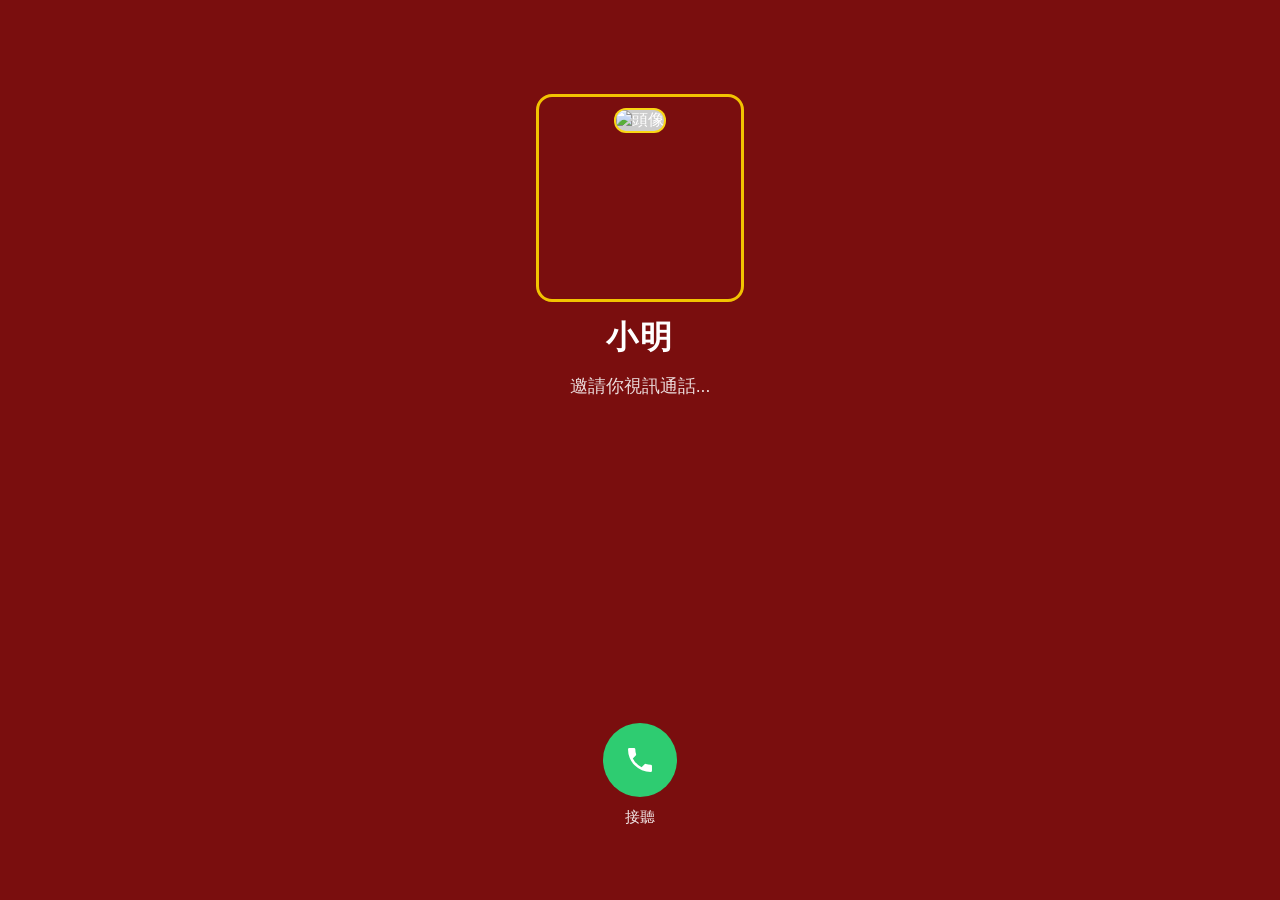
==== index.html @ 630e24ec "Rename index (4).html to index.html" ====
<!DOCTYPE html>
<html lang="zh-Hant">
<head>
<meta charset="UTF-8">
<meta name="viewport" content="width=device-width, initial-scale=1, viewport-fit=cover">
<title>視訊來電</title>
<link rel="stylesheet" href="style.css">
</head>
<body>

  <!-- 來電畫面 -->
  <section id="callingScreen" class="screen active">
    <div class="bg-layer" id="bgLayer"></div>

    <div class="avatar-wrap">
      <div class="avatar-ring"></div>
      <img id="avatarImg" class="avatar" src="" alt="頭像">
    </div>

    <h1 id="callerName" class="caller-name"></h1>
    <p id="callingText" class="calling-text"></p>

    <div class="answer-wrap">
      <button id="answerBtn" class="answer-btn" aria-label="接聽">
        <svg viewBox="0 0 24 24" class="phone-icon">
          <path d="M6.62 10.79a15.05 15.05 0 006.59 6.59l2.2-2.2a1 1 0 011.01-.24 11.36 11.36 0 003.56.57 1 1 0 011 1V20a1 1 0 01-1 1A17 17 0 013 4a1 1 0 011-1h3.49a1 1 0 011 1 11.36 11.36 0 00.57 3.56 1 1 0 01-.25 1.01l-2.2 2.22z"/>
        </svg>
      </button>
      <span class="answer-label">接聽</span>
    </div>
  </section>

  <!-- 視訊/影片畫面 -->
  <section id="videoScreen" class="screen">
    <video id="callVideo" playsinline></video>
  </section>

  <!-- 結尾畫面 -->
  <section id="endingScreen" class="screen">
    <div class="bg-layer" id="bgLayerEnd"></div>
    <p id="endingText" class="ending-text"></p>
    <button id="replayBtn" class="replay-btn">重新播放</button>
  </section>

  <audio id="ringtoneAudio" loop></audio>

  <script src="script.js"></script>
</body>
</html>
---- style.css ----
:root{
  --accent: #2ecc71;
  box-sizing: border-box;
}
*{ box-sizing: inherit; margin:0; padding:0; }

html, body{
  height:100%;
  background:#000;
  font-family: "PingFang TC","Microsoft JhengHei",sans-serif;
  overflow:hidden;
}

.screen{
  position:fixed;
  inset:0;
  display:none;
  flex-direction:column;
  align-items:center;
  color:#fff;
  text-align:center;
  padding-top: env(safe-area-inset-top, 0px);
  padding-bottom: env(safe-area-inset-bottom, 0px);
}
.screen.active{ display:flex; }

/* 背景圖層 */
.bg-layer{
  position:absolute;
  inset:0;
  background: #7a0e0e center/cover no-repeat;
  z-index:-1;
}

/* 頭像 */
.avatar-wrap{
  position:relative;
  margin-top: 12vh;
  width:180px;
  height:180px;
}
.avatar-ring{
  position:absolute;
  inset:-14px;
  border-radius:16px;
  border:3px solid rgba(255,215,0,.9);
  box-shadow:0 0 0 0 rgba(255,215,0,.6);
  animation: pulseGlow 1.8s ease-out infinite;
}
@keyframes pulseGlow{
  0%   { box-shadow:0 0 0 0 rgba(255,215,0,.55); }
  70%  { box-shadow:0 0 0 22px rgba(255,215,0,0); }
  100% { box-shadow:0 0 0 0 rgba(255,215,0,0); }
}
.avatar{
  width:100%;
  height:100%;
  object-fit:cover;
  border-radius:12px;
  border:2px solid rgba(255,215,0,.9);
  background:#ccc;
}

.caller-name{
  margin-top:28px;
  font-size:2rem;
  font-weight:600;
  letter-spacing:.05em;
}
.calling-text{
  margin-top:14px;
  font-size:1.1rem;
  opacity:.85;
}

/* 接聽按鈕 */
.answer-wrap{
  position:absolute;
  bottom: calc(8vh + env(safe-area-inset-bottom, 0px));
  display:flex;
  flex-direction:column;
  align-items:center;
  gap:10px;
}
.answer-btn{
  width:74px;
  height:74px;
  border-radius:50%;
  border:none;
  background:var(--accent);
  display:flex;
  align-items:center;
  justify-content:center;
  cursor:pointer;
  box-shadow:0 0 0 0 rgba(46,204,113,.6);
  animation: ripple 1.6s ease-out infinite;
}
@keyframes ripple{
  0%   { box-shadow:0 0 0 0 rgba(46,204,113,.55); }
  70%  { box-shadow:0 0 0 26px rgba(46,204,113,0); }
  100% { box-shadow:0 0 0 0 rgba(46,204,113,0); }
}
.phone-icon{
  width:32px;
  height:32px;
  fill:#fff;
}
.answer-label{
  font-size:.95rem;
  opacity:.9;
}

/* 影片畫面 */
#videoScreen{
  background:#000;
  justify-content:center;
}
#callVideo{
  width:100%;
  height:100%;
  object-fit:contain;
  background:#000;
}

/* 結尾畫面 */
.ending-text{
  margin-top:40vh;
  font-size:1.4rem;
  font-weight:600;
  padding:0 24px;
}
.replay-btn{
  margin-top:28px;
  padding:10px 24px;
  border-radius:999px;
  border:1px solid rgba(255,255,255,.6);
  background:transparent;
  color:#fff;
  font-size:1rem;
  cursor:pointer;
}
.replay-btn:active{ opacity:.7; }
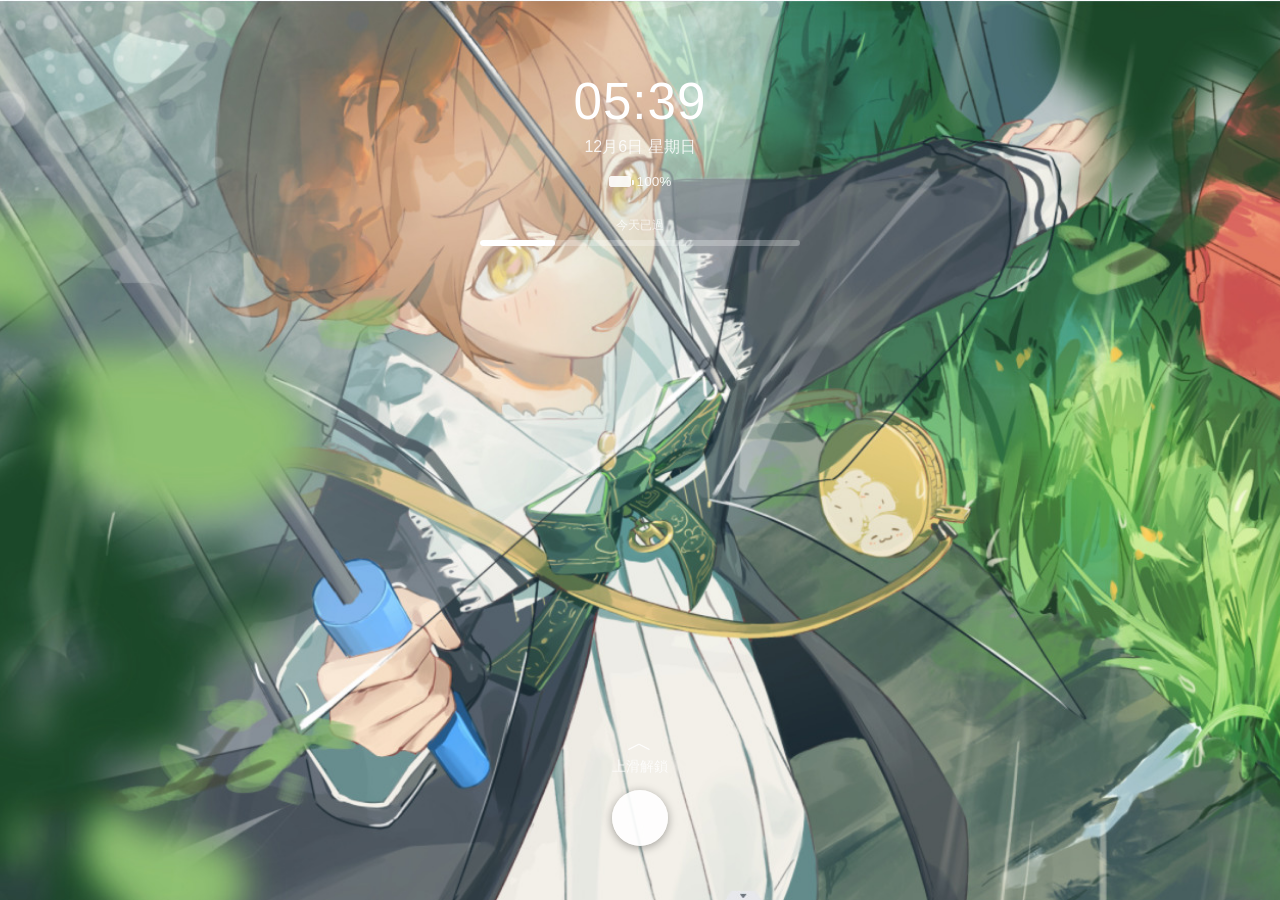
==== commit dcfc84a7: "Add files via upload" ====
--- a/index.html
+++ b/index.html
@@ -8,8 +8,40 @@
 </head>
 <body>
 
-  <!-- 來電畫面 -->
-  <section id="callingScreen" class="screen active">
+  <!-- 鎖屏畫面 -->
+  <section id="lockScreen" class="screen active">
+    <div class="bg-layer" id="bgLockLayer"></div>
+
+    <div class="lock-status">
+      <div class="lock-time" id="lockTime">00:00</div>
+      <div class="lock-date" id="lockDate">1月1日 星期一</div>
+    </div>
+
+    <div class="lock-battery">
+      <span class="battery-icon">
+        <span class="battery-fill" id="batteryFill"></span>
+      </span>
+      <span id="batteryPercent">99%</span>
+    </div>
+
+    <div class="day-progress-wrap">
+      <div class="day-progress-label">今天已過</div>
+      <div class="day-progress-track">
+        <div class="day-progress-fill" id="dayProgressFill"></div>
+      </div>
+    </div>
+
+    <div class="swipe-wrap">
+      <div class="swipe-hint">
+        <span class="chevron">︿</span>
+        <span class="swipe-text">上滑解鎖</span>
+      </div>
+      <div class="swipe-handle" id="swipeHandle" aria-label="上滑解鎖"></div>
+    </div>
+  </section>
+
+  <!-- 來電(響鈴)畫面 -->
+  <section id="callingScreen" class="screen">
     <div class="bg-layer" id="bgLayer"></div>
 
     <div class="avatar-wrap">
@@ -20,14 +52,107 @@
     <h1 id="callerName" class="caller-name"></h1>
     <p id="callingText" class="calling-text"></p>
 
-    <div class="answer-wrap">
-      <button id="answerBtn" class="answer-btn" aria-label="接聽">
-        <svg viewBox="0 0 24 24" class="phone-icon">
-          <path d="M6.62 10.79a15.05 15.05 0 006.59 6.59l2.2-2.2a1 1 0 011.01-.24 11.36 11.36 0 003.56.57 1 1 0 011 1V20a1 1 0 01-1 1A17 17 0 013 4a1 1 0 011-1h3.49a1 1 0 011 1 11.36 11.36 0 00.57 3.56 1 1 0 01-.25 1.01l-2.2 2.22z"/>
-        </svg>
-      </button>
-      <span class="answer-label">接聽</span>
+    <div class="answer-row">
+      <div class="answer-item">
+        <div class="answer-btn-box">
+          <svg class="ripple-svg" viewBox="0 0 100 100" preserveAspectRatio="xMidYMid meet">
+            <circle cx="50%" cy="50%" r="49%" stroke-width="1" stroke="#2ecc71" fill="none" fill-opacity="0">
+              <animate attributeName="r" begin="0s" from="30%" to="49%" dur="1s" repeatCount="indefinite"></animate>
+              <animate attributeName="opacity" begin="0s" from="1" to="0" dur="1s" repeatCount="indefinite"></animate>
+            </circle>
+            <circle cx="50%" cy="50%" r="43%" stroke-width="1" stroke="#2ecc71" fill="none" fill-opacity="0">
+              <animate attributeName="r" begin="0.3s" from="30%" to="49%" dur="1s" repeatCount="indefinite"></animate>
+              <animate attributeName="opacity" begin="0.3s" from="1" to="0" dur="1s" repeatCount="indefinite"></animate>
+            </circle>
+            <circle cx="50%" cy="50%" r="38%" stroke-width="1" stroke="#2ecc71" fill="none" fill-opacity="0">
+              <animate attributeName="r" begin="0.6s" from="30%" to="49%" dur="1s" repeatCount="indefinite"></animate>
+              <animate attributeName="opacity" begin="0.6s" from="1" to="0" dur="1s" repeatCount="indefinite"></animate>
+            </circle>
+          </svg>
+          <button id="answerPhoneBtn" class="answer-btn phone-answer" aria-label="接聽電話">
+            <svg viewBox="0 0 24 24" class="phone-icon">
+              <path d="M6.62 10.79a15.05 15.05 0 006.59 6.59l2.2-2.2a1 1 0 011.01-.24 11.36 11.36 0 003.56.57 1 1 0 011 1V20a1 1 0 01-1 1A17 17 0 013 4a1 1 0 011-1h3.49a1 1 0 011 1 11.36 11.36 0 00.57 3.56 1 1 0 01-.25 1.01l-2.2 2.22z"/>
+            </svg>
+          </button>
+        </div>
+        <span class="answer-label">電話</span>
+      </div>
+
+      <div class="answer-item">
+        <div class="answer-btn-box">
+          <svg class="ripple-svg" viewBox="0 0 100 100" preserveAspectRatio="xMidYMid meet">
+            <circle cx="50%" cy="50%" r="49%" stroke-width="1" stroke="#3ba7e0" fill="none" fill-opacity="0">
+              <animate attributeName="r" begin="0s" from="30%" to="49%" dur="1s" repeatCount="indefinite"></animate>
+              <animate attributeName="opacity" begin="0s" from="1" to="0" dur="1s" repeatCount="indefinite"></animate>
+            </circle>
+            <circle cx="50%" cy="50%" r="43%" stroke-width="1" stroke="#3ba7e0" fill="none" fill-opacity="0">
+              <animate attributeName="r" begin="0.3s" from="30%" to="49%" dur="1s" repeatCount="indefinite"></animate>
+              <animate attributeName="opacity" begin="0.3s" from="1" to="0" dur="1s" repeatCount="indefinite"></animate>
+            </circle>
+            <circle cx="50%" cy="50%" r="38%" stroke-width="1" stroke="#3ba7e0" fill="none" fill-opacity="0">
+              <animate attributeName="r" begin="0.6s" from="30%" to="49%" dur="1s" repeatCount="indefinite"></animate>
+              <animate attributeName="opacity" begin="0.6s" from="1" to="0" dur="1s" repeatCount="indefinite"></animate>
+            </circle>
+          </svg>
+          <button id="answerVideoBtn" class="answer-btn video-answer" aria-label="接聽視訊">
+            <svg viewBox="0 0 24 24" class="phone-icon">
+              <path d="M17 10.5V7a1 1 0 00-1-1H4a1 1 0 00-1 1v10a1 1 0 001 1h12a1 1 0 001-1v-3.5l4 4v-11l-4 4z"/>
+            </svg>
+          </button>
+        </div>
+        <span class="answer-label">視訊</span>
+      </div>
     </div>
+  </section>
+
+  <!-- 電話通話畫面 -->
+  <section id="phoneCallScreen" class="screen">
+    <div class="bg-layer" id="bgPhoneLayer"></div>
+
+    <div class="call-topbar">
+      <span id="callClock">00:00</span>
+    </div>
+
+    <div class="call-avatar-wrap">
+      <img id="phoneAvatarImg" class="call-avatar" src="" alt="頭像">
+    </div>
+
+    <h2 id="phoneCallerName" class="call-name"></h2>
+    <p id="phoneCallerNumber" class="call-number"></p>
+    <p class="call-duration" id="callDuration">00:00</p>
+
+    <div class="call-grid">
+      <div class="call-grid-item">
+        <div class="call-icon-circle"><span class="icon-contact"></span></div>
+        <span>通訊錄</span>
+      </div>
+      <div class="call-grid-item toggleable" id="muteToggle">
+        <div class="call-icon-circle"><span class="icon-mute"></span></div>
+        <span>靜音</span>
+      </div>
+      <div class="call-grid-item">
+        <div class="call-icon-circle"><span class="icon-note"></span></div>
+        <span>筆記</span>
+      </div>
+      <div class="call-grid-item toggleable" id="speakerToggle">
+        <div class="call-icon-circle"><span class="icon-speaker"></span></div>
+        <span>擴音</span>
+      </div>
+      <div class="call-grid-item toggleable" id="holdToggle">
+        <div class="call-icon-circle"><span class="icon-hold"></span></div>
+        <span>暫停通話</span>
+      </div>
+      <div class="call-grid-item">
+        <div class="call-icon-circle"><span class="icon-add"></span></div>
+        <span>新增通話</span>
+      </div>
+    </div>
+
+    <button id="hangupBtn" class="hangup-btn" aria-label="掛斷">
+      <svg viewBox="0 0 24 24" class="phone-icon hangup-icon">
+        <path d="M12 9c-1.6 0-3.15.25-4.6.72v3.1c0 .39-.23.74-.56.9-.98.49-1.87 1.12-2.66 1.85a.99.99 0 01-1.41-.02l-2.34-2.34a1 1 0 01.02-1.44C3.53 8.79 7.55 7 12 7s8.47 1.79 11.55 4.77c.4.38.42 1.02.02 1.44l-2.34 2.34a.99.99 0 01-1.41.02c-.79-.73-1.68-1.36-2.66-1.85a.99.99 0 01-.56-.9v-3.1A16.4 16.4 0 0012 9z" transform="rotate(135 12 12)"/>
+      </svg>
+    </button>
   </section>
 
   <!-- 視訊/影片畫面 -->
@@ -43,6 +168,7 @@
   </section>
 
   <audio id="ringtoneAudio" loop></audio>
+  <audio id="callAudio"></audio>
 
   <script src="script.js"></script>
 </body>
--- a/style.css
+++ b/style.css
@@ -1,14 +1,17 @@
 :root{
   --accent: #2ecc71;
+  --accent-video: #3ba7e0;
   box-sizing: border-box;
 }
-*{ box-sizing: inherit; margin:0; padding:0; }
+*{ margin:0; padding:0; box-sizing: inherit; }
 
 html, body{
   height:100%;
   background:#000;
   font-family: "PingFang TC","Microsoft JhengHei",sans-serif;
   overflow:hidden;
+  -webkit-user-select:none;
+  user-select:none;
 }
 
 .screen{
@@ -24,18 +27,145 @@
 }
 .screen.active{ display:flex; }
 
-/* 背景圖層 */
 .bg-layer{
   position:absolute;
   inset:0;
-  background: #7a0e0e center/cover no-repeat;
+  background:#7a0e0e center/cover no-repeat;
   z-index:-1;
 }
 
-/* 頭像 */
+/* ===================== 鎖屏畫面 ===================== */
+#lockScreen{
+  justify-content:flex-start;
+  touch-action:none;
+}
+.lock-status{
+  margin-top: calc(8vh + env(safe-area-inset-top,0px));
+}
+.lock-time{
+  font-size:3.2rem;
+  font-weight:300;
+  letter-spacing:.02em;
+}
+.lock-date{
+  margin-top:6px;
+  font-size:1rem;
+  opacity:.85;
+}
+.lock-battery{
+  margin-top:16px;
+  display:flex;
+  align-items:center;
+  gap:6px;
+  font-size:.85rem;
+  opacity:.9;
+}
+.battery-icon{
+  position:relative;
+  width:22px;
+  height:11px;
+  border:1.5px solid #fff;
+  border-radius:2px;
+  display:inline-block;
+}
+.battery-icon::after{
+  content:"";
+  position:absolute;
+  right:-4px;
+  top:3px;
+  width:2px;
+  height:5px;
+  background:#fff;
+  border-radius:0 1px 1px 0;
+}
+.battery-fill{
+  display:block;
+  height:100%;
+  width:99%;
+  background:#fff;
+}
+
+.day-progress-wrap{
+  margin-top:28px;
+  width:70%;
+  max-width:320px;
+}
+.day-progress-label{
+  font-size:.75rem;
+  opacity:.75;
+  margin-bottom:6px;
+}
+.day-progress-track{
+  width:100%;
+  height:6px;
+  border-radius:999px;
+  background:rgba(255,255,255,.25);
+  overflow:hidden;
+}
+.day-progress-fill{
+  height:100%;
+  width:0%;
+  background:#fff;
+  border-radius:999px;
+  transition:width 1s linear;
+}
+
+/* 上滑解鎖區 */
+.swipe-wrap{
+  position:absolute;
+  bottom:0;
+  left:0;
+  right:0;
+  display:flex;
+  flex-direction:column;
+  align-items:center;
+  padding-bottom: calc(6vh + env(safe-area-inset-bottom,0px));
+}
+.swipe-hint{
+  display:flex;
+  flex-direction:column;
+  align-items:center;
+  margin-bottom:14px;
+  animation: hintFloat 1.6s ease-in-out infinite;
+}
+.chevron{
+  font-size:1.6rem;
+  line-height:1;
+  opacity:.9;
+}
+.swipe-text{
+  font-size:.85rem;
+  opacity:.8;
+  margin-top:2px;
+}
+@keyframes hintFloat{
+  0%,100%{ transform:translateY(0); opacity:.55; }
+  50%{ transform:translateY(-8px); opacity:1; }
+}
+.swipe-handle{
+  width:56px;
+  height:56px;
+  border-radius:50%;
+  background:rgba(255,255,255,.9);
+  box-shadow:0 2px 10px rgba(0,0,0,.35);
+}
+
+/* 解鎖成功後,整個鎖屏往上滑出的動畫 */
+#lockScreen.unlocking{
+  transition: transform .38s cubic-bezier(.2,.8,.3,1);
+}
+#lockScreen.slide-up{
+  transform: translateY(-100%);
+}
+/* 未達門檻回彈 */
+#lockScreen.spring-back{
+  transition: transform .28s ease-out;
+}
+
+/* ===================== 響鈴畫面 ===================== */
 .avatar-wrap{
   position:relative;
-  margin-top: 12vh;
+  margin-top: 10vh;
   width:180px;
   height:180px;
 }
@@ -62,67 +192,171 @@
 }
 
 .caller-name{
-  margin-top:28px;
+  margin-top:24px;
   font-size:2rem;
   font-weight:600;
   letter-spacing:.05em;
 }
 .calling-text{
-  margin-top:14px;
+  margin-top:12px;
   font-size:1.1rem;
   opacity:.85;
 }
 
-/* 接聽按鈕 */
-.answer-wrap{
-  position:absolute;
-  bottom: calc(8vh + env(safe-area-inset-bottom, 0px));
+.answer-row{
+  position:absolute;
+  bottom: calc(8vh + env(safe-area-inset-bottom,0px));
+  display:flex;
+  gap:54px;
+}
+.answer-item{
   display:flex;
   flex-direction:column;
   align-items:center;
   gap:10px;
 }
+.answer-btn-box{
+  position:relative;
+  width:70px;
+  height:70px;
+  display:flex;
+  align-items:center;
+  justify-content:center;
+}
+.ripple-svg{
+  position:absolute;
+  width:160px;
+  height:160px;
+  pointer-events:none;
+}
 .answer-btn{
-  width:74px;
-  height:74px;
+  position:relative;
+  z-index:1;
+  width:70px;
+  height:70px;
   border-radius:50%;
   border:none;
-  background:var(--accent);
   display:flex;
   align-items:center;
   justify-content:center;
   cursor:pointer;
-  box-shadow:0 0 0 0 rgba(46,204,113,.6);
-  animation: ripple 1.6s ease-out infinite;
-}
-@keyframes ripple{
-  0%   { box-shadow:0 0 0 0 rgba(46,204,113,.55); }
-  70%  { box-shadow:0 0 0 26px rgba(46,204,113,0); }
-  100% { box-shadow:0 0 0 0 rgba(46,204,113,0); }
-}
-.phone-icon{
-  width:32px;
-  height:32px;
-  fill:#fff;
-}
-.answer-label{
+}
+.phone-answer{ background:var(--accent); }
+.video-answer{ background:var(--accent-video); }
+.phone-icon{ width:30px; height:30px; fill:#fff; }
+.answer-label{ font-size:.9rem; opacity:.9; }
+
+/* ===================== 電話通話畫面 ===================== */
+#phoneCallScreen{
+  justify-content:flex-start;
+}
+.call-topbar{
+  margin-top: calc(3vh + env(safe-area-inset-top,0px));
   font-size:.95rem;
   opacity:.9;
 }
-
-/* 影片畫面 */
-#videoScreen{
-  background:#000;
+.call-avatar-wrap{
+  margin-top:8vh;
+  width:120px;
+  height:120px;
+  border-radius:50%;
+  overflow:hidden;
+  border:2px solid rgba(255,255,255,.5);
+}
+.call-avatar{
+  width:100%;
+  height:100%;
+  object-fit:cover;
+  background:#333;
+}
+.call-name{
+  margin-top:18px;
+  font-size:1.5rem;
+  font-weight:600;
+}
+.call-number{
+  margin-top:6px;
+  font-size:.95rem;
+  opacity:.75;
+  letter-spacing:.03em;
+}
+.call-duration{
+  margin-top:10px;
+  font-size:1rem;
+  opacity:.85;
+  font-variant-numeric: tabular-nums;
+}
+
+.call-grid{
+  margin-top:6vh;
+  display:grid;
+  grid-template-columns: repeat(3, 1fr);
+  gap: 26px 34px;
+  padding: 0 12%;
+}
+.call-grid-item{
+  display:flex;
+  flex-direction:column;
+  align-items:center;
+  gap:8px;
+  font-size:.8rem;
+  opacity:.9;
+  cursor:pointer;
+}
+.call-icon-circle{
+  width:56px;
+  height:56px;
+  border-radius:50%;
+  background:rgba(255,255,255,.12);
+  display:flex;
+  align-items:center;
   justify-content:center;
 }
-#callVideo{
-  width:100%;
-  height:100%;
-  object-fit:contain;
-  background:#000;
-}
-
-/* 結尾畫面 */
+.call-grid-item.active .call-icon-circle{
+  background:#fff;
+}
+.call-grid-item.active .call-icon-circle span{
+  filter: invert(1);
+}
+.icon-contact, .icon-mute, .icon-note, .icon-speaker, .icon-hold, .icon-add{
+  width:22px;
+  height:22px;
+  display:inline-block;
+  background:#fff;
+  -webkit-mask-size:contain;
+  mask-size:contain;
+  -webkit-mask-repeat:no-repeat;
+  mask-repeat:no-repeat;
+  -webkit-mask-position:center;
+  mask-position:center;
+}
+.icon-contact{ -webkit-mask-image:url('data:image/svg+xml;utf8,<svg xmlns="http://www.w3.org/2000/svg" viewBox="0 0 24 24"><path d="M12 12a5 5 0 100-10 5 5 0 000 10zm0 2c-4.4 0-8 2.2-8 5v2h16v-2c0-2.8-3.6-5-8-5z"/></svg>'); mask-image:url('data:image/svg+xml;utf8,<svg xmlns="http://www.w3.org/2000/svg" viewBox="0 0 24 24"><path d="M12 12a5 5 0 100-10 5 5 0 000 10zm0 2c-4.4 0-8 2.2-8 5v2h16v-2c0-2.8-3.6-5-8-5z"/></svg>'); }
+.icon-mute{ -webkit-mask-image:url('data:image/svg+xml;utf8,<svg xmlns="http://www.w3.org/2000/svg" viewBox="0 0 24 24"><path d="M12 14a3 3 0 003-3V5a3 3 0 00-6 0v6a3 3 0 003 3zm5-3a5 5 0 01-10 0H5a7 7 0 006 6.92V21h2v-3.08A7 7 0 0019 11h-2z"/></svg>'); mask-image:url('data:image/svg+xml;utf8,<svg xmlns="http://www.w3.org/2000/svg" viewBox="0 0 24 24"><path d="M12 14a3 3 0 003-3V5a3 3 0 00-6 0v6a3 3 0 003 3zm5-3a5 5 0 01-10 0H5a7 7 0 006 6.92V21h2v-3.08A7 7 0 0019 11h-2z"/></svg>'); }
+.icon-note{ -webkit-mask-image:url('data:image/svg+xml;utf8,<svg xmlns="http://www.w3.org/2000/svg" viewBox="0 0 24 24"><path d="M5 3h14v18l-7-4-7 4V3z"/></svg>'); mask-image:url('data:image/svg+xml;utf8,<svg xmlns="http://www.w3.org/2000/svg" viewBox="0 0 24 24"><path d="M5 3h14v18l-7-4-7 4V3z"/></svg>'); }
+.icon-speaker{ -webkit-mask-image:url('data:image/svg+xml;utf8,<svg xmlns="http://www.w3.org/2000/svg" viewBox="0 0 24 24"><path d="M3 9v6h4l5 5V4L7 9H3zm13.5 3a4.5 4.5 0 00-2.5-4.03v8.06A4.5 4.5 0 0016.5 12z"/></svg>'); mask-image:url('data:image/svg+xml;utf8,<svg xmlns="http://www.w3.org/2000/svg" viewBox="0 0 24 24"><path d="M3 9v6h4l5 5V4L7 9H3zm13.5 3a4.5 4.5 0 00-2.5-4.03v8.06A4.5 4.5 0 0016.5 12z"/></svg>'); }
+.icon-hold{ -webkit-mask-image:url('data:image/svg+xml;utf8,<svg xmlns="http://www.w3.org/2000/svg" viewBox="0 0 24 24"><path d="M8 5h3v14H8zM13 5h3v14h-3z"/></svg>'); mask-image:url('data:image/svg+xml;utf8,<svg xmlns="http://www.w3.org/2000/svg" viewBox="0 0 24 24"><path d="M8 5h3v14H8zM13 5h3v14h-3z"/></svg>'); }
+.icon-add{ -webkit-mask-image:url('data:image/svg+xml;utf8,<svg xmlns="http://www.w3.org/2000/svg" viewBox="0 0 24 24"><path d="M12 5v14M5 12h14"/></svg>'); mask-image:url('data:image/svg+xml;utf8,<svg xmlns="http://www.w3.org/2000/svg" viewBox="0 0 24 24"><path d="M12 5v14M5 12h14"/></svg>'); }
+
+.hangup-btn{
+  position:absolute;
+  bottom: calc(7vh + env(safe-area-inset-bottom,0px));
+  width:70px;
+  height:70px;
+  border-radius:50%;
+  border:none;
+  background:#e74c3c;
+  display:flex;
+  align-items:center;
+  justify-content:center;
+  cursor:pointer;
+}
+.hangup-icon{ width:30px; height:30px; fill:#fff; }
+
+/* ===================== 影片畫面 ===================== */
+#videoScreen{ background:#000; justify-content:center; }
+#callVideo{ width:100%; height:100%; object-fit:contain; background:#000; }
+
+/* ===================== 結尾畫面 ===================== */
 .ending-text{
   margin-top:40vh;
   font-size:1.4rem;
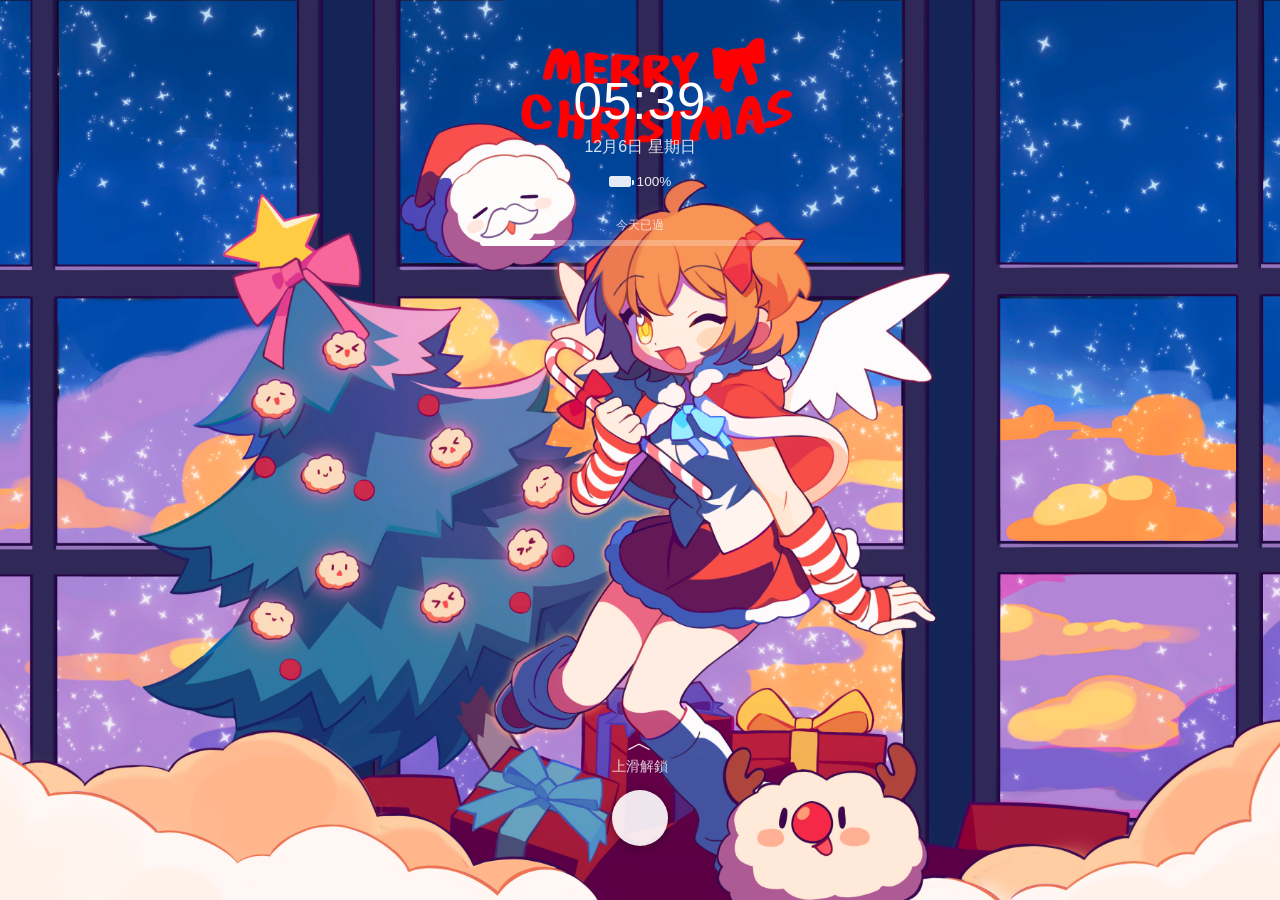
==== commit 8263cf00: "Add files via upload" ====
--- a/index.html
+++ b/index.html
@@ -158,6 +158,11 @@
   <!-- 視訊/影片畫面 -->
   <section id="videoScreen" class="screen">
     <video id="callVideo" playsinline></video>
+    <button id="videoHangupBtn" class="hangup-btn" aria-label="掛斷">
+      <svg viewBox="0 0 24 24" class="phone-icon hangup-icon">
+        <path d="M12 9c-1.6 0-3.15.25-4.6.72v3.1c0 .39-.23.74-.56.9-.98.49-1.87 1.12-2.66 1.85a.99.99 0 01-1.41-.02l-2.34-2.34a1 1 0 01.02-1.44C3.53 8.79 7.55 7 12 7s8.47 1.79 11.55 4.77c.4.38.42 1.02.02 1.44l-2.34 2.34a.99.99 0 01-1.41.02c-.79-.73-1.68-1.36-2.66-1.85a.99.99 0 01-.56-.9v-3.1A16.4 16.4 0 0012 9z" transform="rotate(135 12 12)"/>
+      </svg>
+    </button>
   </section>
 
   <!-- 結尾畫面 -->
--- a/style.css
+++ b/style.css
@@ -24,13 +24,16 @@
   text-align:center;
   padding-top: env(safe-area-inset-top, 0px);
   padding-bottom: env(safe-area-inset-bottom, 0px);
+  z-index:1;
 }
 .screen.active{ display:flex; }
 
+
+
 .bg-layer{
   position:absolute;
   inset:0;
-  background:#7a0e0e center/cover no-repeat;
+  background:#4a4a4a center/cover no-repeat; /* 沒設定圖片時的預設灰底 */
   z-index:-1;
 }
 
@@ -38,6 +41,11 @@
 #lockScreen{
   justify-content:flex-start;
   touch-action:none;
+  z-index:10; /* 永遠蓋在其他畫面上面 */
+}
+/* 拖曳放開後(解鎖成功 or 回彈)才套用過渡動畫;拖曳中不套用,才能 1:1 跟著手指走 */
+#lockScreen.animating{
+  transition: opacity .3s ease, transform .3s ease;
 }
 .lock-status{
   margin-top: calc(8vh + env(safe-area-inset-top,0px));
@@ -149,17 +157,14 @@
   background:rgba(255,255,255,.9);
   box-shadow:0 2px 10px rgba(0,0,0,.35);
 }
-
-/* 解鎖成功後,整個鎖屏往上滑出的動畫 */
-#lockScreen.unlocking{
-  transition: transform .38s cubic-bezier(.2,.8,.3,1);
-}
-#lockScreen.slide-up{
-  transform: translateY(-100%);
-}
-/* 未達門檻回彈 */
-#lockScreen.spring-back{
-  transition: transform .28s ease-out;
+/* 只有放開手回彈/確認解鎖時才有過渡動畫,拖曳中不加,避免手感延遲 */
+.swipe-handle.snap{
+  transition: transform .3s ease;
+}
+
+/* 響鈴畫面在解鎖過程中淡入淡出用 */
+#callingScreen.crossfading{
+  transition: opacity .3s ease;
 }
 
 /* ===================== 響鈴畫面 ===================== */
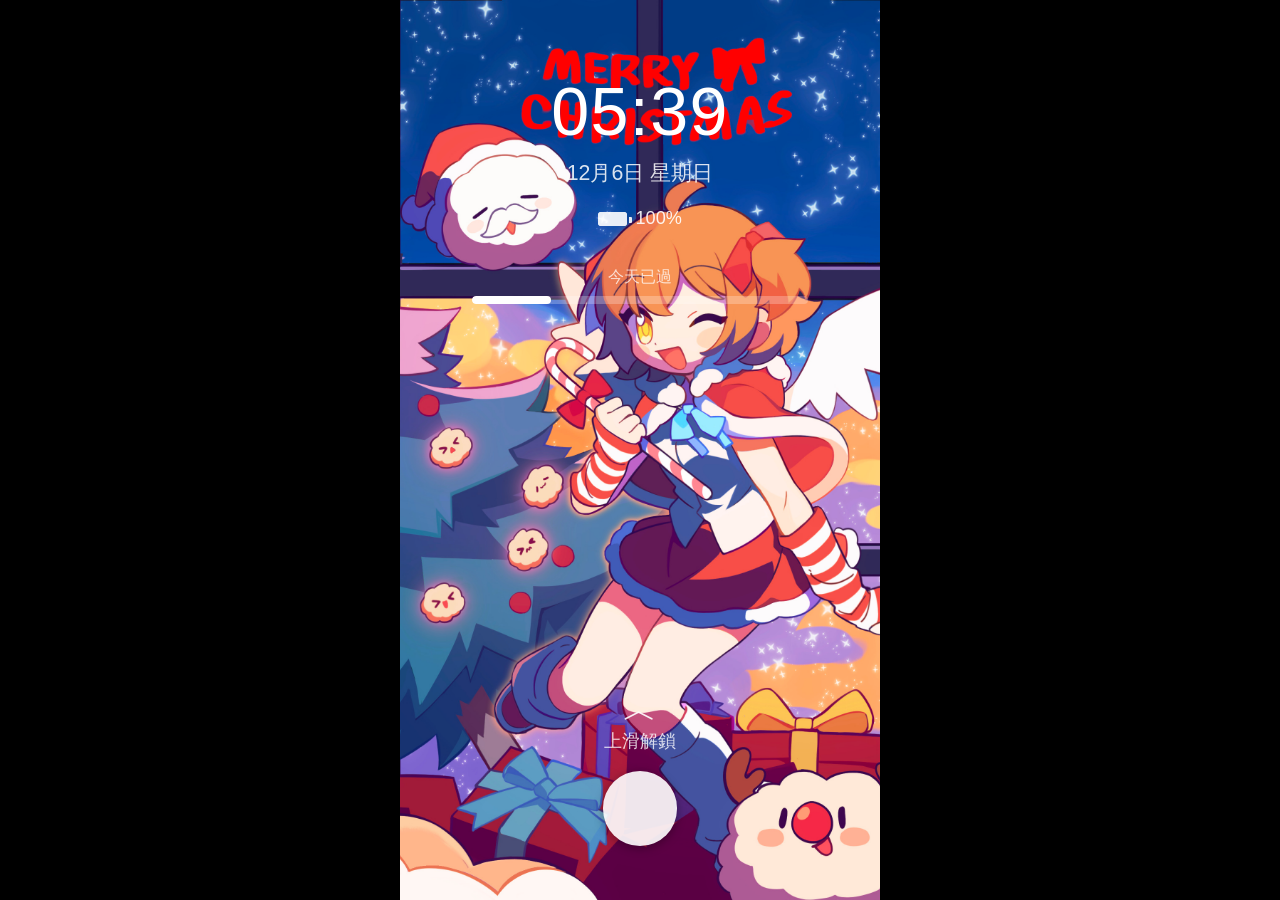
==== commit 1099644d: "Add files via upload" ====
--- a/index.html
+++ b/index.html
@@ -4,9 +4,32 @@
 <meta charset="UTF-8">
 <meta name="viewport" content="width=device-width, initial-scale=1, viewport-fit=cover">
 <title>視訊來電</title>
+<script>
+  // 自適應縮放:仿照常見手機網頁的「rem 縮放」做法,依螢幕寬度即時算出根字體大小,
+  // 所有用 rem 寫的尺寸(字級、頭像、按鈕大小...)都會跟著等比例放大縮小。
+  // 這段要放在 CSS 載入前先執行,才不會有畫面先出現小尺寸、之後才跳成正確大小的閃爍。
+  (function (win, doc) {
+    var docEl = doc.documentElement;
+    var BASELINE_WIDTH = 360; // 設計基準寬度:在這個寬度下,1rem = 16px(也就是目前寫的所有 rem 數值當初設計時的樣子)
+    var APP_MAX_WIDTH = 480;  // 要跟 style.css 裡 #appFrame 的 max-width 保持一致:寬度超過這裡,版面就不再放大,直接置中變成一張「手機卡片」
+    var MIN_FONT = 13;        // 螢幕再窄也不會小於這個字級基準
+    var MAX_FONT = (APP_MAX_WIDTH / BASELINE_WIDTH) * 16;
+
+    function setRootFontSize() {
+      var width = Math.min(docEl.clientWidth || win.innerWidth, APP_MAX_WIDTH);
+      var size = (width / BASELINE_WIDTH) * 16;
+      size = Math.max(MIN_FONT, Math.min(MAX_FONT, size));
+      docEl.style.fontSize = size + 'px';
+    }
+    setRootFontSize();
+    win.addEventListener('resize', setRootFontSize);
+    win.addEventListener('orientationchange', setRootFontSize);
+  })(window, document);
+</script>
 <link rel="stylesheet" href="style.css">
 </head>
 <body>
+<div id="appFrame">
 
   <!-- 鎖屏畫面 -->
   <section id="lockScreen" class="screen active">
@@ -175,6 +198,8 @@
   <audio id="ringtoneAudio" loop></audio>
   <audio id="callAudio"></audio>
 
+</div><!-- /#appFrame -->
+
   <script src="script.js"></script>
 </body>
 </html>
--- a/style.css
+++ b/style.css
@@ -14,21 +14,40 @@
   user-select:none;
 }
 
+/* 手機卡片容器:寬度在手機上就是滿版(跟現在一樣);寬度一超過 480px(平板/桌機)
+   就不再變寬,直接置中變成一張固定寬度的「手機卡片」,外圍露出的部分是純黑背景。
+   關鍵是 transform 這一行:它會讓裡面所有 position:fixed 的畫面,從「相對整個瀏覽器視窗」
+   改成「相對這個容器」,這是 CSS 的固定寫法(fixed 定位遇到祖先有 transform 時,
+   會改成以那個祖先為基準),不需要把 .screen 全部從 fixed 改寫成 absolute。 */
+#appFrame{
+  position:relative;
+  width:100%;
+  max-width:480px;
+  height:100vh;   /* 給不支援 dvh 的舊瀏覽器當備援值 */
+  height:100dvh;  /* 動態視窗高度,手機瀏覽器網址列收合/展開時也會自動修正,比 100vh 準確 */
+  margin:0 auto;
+  overflow:hidden;
+  transform: translateZ(0);
+}
+@media (min-width:481px){
+  #appFrame{
+    box-shadow: 0 0 60px rgba(0,0,0,.6);
+  }
+}
+
 .screen{
   position:fixed;
   inset:0;
   display:none;
   flex-direction:column;
   align-items:center;
-  color:#fff;
+  color: var(--text-color, #fff); /* 沒偵測到背景圖時預設白字;偵測到會被 JS 覆寫成 --text-color */
   text-align:center;
   padding-top: env(safe-area-inset-top, 0px);
   padding-bottom: env(safe-area-inset-bottom, 0px);
   z-index:1;
 }
 .screen.active{ display:flex; }
-
-
 
 .bg-layer{
   position:absolute;
@@ -56,64 +75,65 @@
   letter-spacing:.02em;
 }
 .lock-date{
-  margin-top:6px;
+  margin-top:.375rem;
   font-size:1rem;
   opacity:.85;
 }
 .lock-battery{
-  margin-top:16px;
-  display:flex;
-  align-items:center;
-  gap:6px;
+  margin-top:1rem;
+  display:flex;
+  align-items:center;
+  gap:.375rem;
   font-size:.85rem;
   opacity:.9;
 }
 .battery-icon{
   position:relative;
-  width:22px;
-  height:11px;
-  border:1.5px solid #fff;
+  width:1.375rem;
+  height:.6875rem;
+  border:1.5px solid var(--text-color, #fff);
   border-radius:2px;
   display:inline-block;
 }
 .battery-icon::after{
   content:"";
   position:absolute;
-  right:-4px;
-  top:3px;
-  width:2px;
-  height:5px;
-  background:#fff;
+  right:-.25rem;
+  top:.1875rem;
+  width:.125rem;
+  height:.3125rem;
+  background: var(--text-color, #fff);
   border-radius:0 1px 1px 0;
 }
 .battery-fill{
   display:block;
   height:100%;
   width:99%;
-  background:#fff;
+  background: var(--text-color, #fff);
 }
 
 .day-progress-wrap{
-  margin-top:28px;
+  margin-top:1.75rem;
   width:70%;
-  max-width:320px;
+  max-width:20rem;
 }
 .day-progress-label{
   font-size:.75rem;
   opacity:.75;
-  margin-bottom:6px;
+  margin-bottom:.375rem;
 }
 .day-progress-track{
   width:100%;
-  height:6px;
+  height:.375rem;
   border-radius:999px;
-  background:rgba(255,255,255,.25);
+  /* 半透明版本:跟文字同色,只是混入 25% 透明度,不用額外多定義一個變數 */
+  background: color-mix(in srgb, var(--text-color, #fff) 25%, transparent);
   overflow:hidden;
 }
 .day-progress-fill{
   height:100%;
   width:0%;
-  background:#fff;
+  background: var(--text-color, #fff);
   border-radius:999px;
   transition:width 1s linear;
 }
@@ -133,7 +153,7 @@
   display:flex;
   flex-direction:column;
   align-items:center;
-  margin-bottom:14px;
+  margin-bottom:.875rem;
   animation: hintFloat 1.6s ease-in-out infinite;
 }
 .chevron{
@@ -144,17 +164,18 @@
 .swipe-text{
   font-size:.85rem;
   opacity:.8;
-  margin-top:2px;
+  margin-top:.125rem;
 }
 @keyframes hintFloat{
   0%,100%{ transform:translateY(0); opacity:.55; }
-  50%{ transform:translateY(-8px); opacity:1; }
+  50%{ transform:translateY(-.5rem); opacity:1; }
 }
 .swipe-handle{
-  width:56px;
-  height:56px;
+  width:3.5rem;
+  height:3.5rem;
   border-radius:50%;
-  background:rgba(255,255,255,.9);
+  background: var(--text-color, #fff);
+  opacity:.9;
   box-shadow:0 2px 10px rgba(0,0,0,.35);
 }
 /* 只有放開手回彈/確認解鎖時才有過渡動畫,拖曳中不加,避免手感延遲 */
@@ -171,39 +192,39 @@
 .avatar-wrap{
   position:relative;
   margin-top: 10vh;
-  width:180px;
-  height:180px;
+  width:11.25rem;
+  height:11.25rem;
 }
 .avatar-ring{
   position:absolute;
-  inset:-14px;
-  border-radius:16px;
+  inset:-.875rem;
+  border-radius:1rem;
   border:3px solid rgba(255,215,0,.9);
   box-shadow:0 0 0 0 rgba(255,215,0,.6);
   animation: pulseGlow 1.8s ease-out infinite;
 }
 @keyframes pulseGlow{
   0%   { box-shadow:0 0 0 0 rgba(255,215,0,.55); }
-  70%  { box-shadow:0 0 0 22px rgba(255,215,0,0); }
+  70%  { box-shadow:0 0 0 1.375rem rgba(255,215,0,0); }
   100% { box-shadow:0 0 0 0 rgba(255,215,0,0); }
 }
 .avatar{
   width:100%;
   height:100%;
   object-fit:cover;
-  border-radius:12px;
+  border-radius:.75rem;
   border:2px solid rgba(255,215,0,.9);
   background:#ccc;
 }
 
 .caller-name{
-  margin-top:24px;
+  margin-top:1.5rem;
   font-size:2rem;
   font-weight:600;
   letter-spacing:.05em;
 }
 .calling-text{
-  margin-top:12px;
+  margin-top:.75rem;
   font-size:1.1rem;
   opacity:.85;
 }
@@ -212,33 +233,33 @@
   position:absolute;
   bottom: calc(8vh + env(safe-area-inset-bottom,0px));
   display:flex;
-  gap:54px;
+  gap:3.375rem;
 }
 .answer-item{
   display:flex;
   flex-direction:column;
   align-items:center;
-  gap:10px;
+  gap:.625rem;
 }
 .answer-btn-box{
   position:relative;
-  width:70px;
-  height:70px;
+  width:4.375rem;
+  height:4.375rem;
   display:flex;
   align-items:center;
   justify-content:center;
 }
 .ripple-svg{
   position:absolute;
-  width:160px;
-  height:160px;
+  width:10rem;
+  height:10rem;
   pointer-events:none;
 }
 .answer-btn{
   position:relative;
   z-index:1;
-  width:70px;
-  height:70px;
+  width:4.375rem;
+  height:4.375rem;
   border-radius:50%;
   border:none;
   display:flex;
@@ -248,7 +269,7 @@
 }
 .phone-answer{ background:var(--accent); }
 .video-answer{ background:var(--accent-video); }
-.phone-icon{ width:30px; height:30px; fill:#fff; }
+.phone-icon{ width:1.875rem; height:1.875rem; fill:#fff; }
 .answer-label{ font-size:.9rem; opacity:.9; }
 
 /* ===================== 電話通話畫面 ===================== */
@@ -262,11 +283,11 @@
 }
 .call-avatar-wrap{
   margin-top:8vh;
-  width:120px;
-  height:120px;
+  width:7.5rem;
+  height:7.5rem;
   border-radius:50%;
   overflow:hidden;
-  border:2px solid rgba(255,255,255,.5);
+  border:2px solid color-mix(in srgb, var(--text-color, #fff) 50%, transparent);
 }
 .call-avatar{
   width:100%;
@@ -275,18 +296,18 @@
   background:#333;
 }
 .call-name{
-  margin-top:18px;
+  margin-top:1.125rem;
   font-size:1.5rem;
   font-weight:600;
 }
 .call-number{
-  margin-top:6px;
+  margin-top:.375rem;
   font-size:.95rem;
   opacity:.75;
   letter-spacing:.03em;
 }
 .call-duration{
-  margin-top:10px;
+  margin-top:.625rem;
   font-size:1rem;
   opacity:.85;
   font-variant-numeric: tabular-nums;
@@ -296,38 +317,38 @@
   margin-top:6vh;
   display:grid;
   grid-template-columns: repeat(3, 1fr);
-  gap: 26px 34px;
+  gap: 1.625rem 2.125rem;
   padding: 0 12%;
 }
 .call-grid-item{
   display:flex;
   flex-direction:column;
   align-items:center;
-  gap:8px;
+  gap:.5rem;
   font-size:.8rem;
   opacity:.9;
   cursor:pointer;
 }
 .call-icon-circle{
-  width:56px;
-  height:56px;
+  width:3.5rem;
+  height:3.5rem;
   border-radius:50%;
-  background:rgba(255,255,255,.12);
+  background: color-mix(in srgb, var(--text-color, #fff) 12%, transparent);
   display:flex;
   align-items:center;
   justify-content:center;
 }
 .call-grid-item.active .call-icon-circle{
-  background:#fff;
+  background: var(--text-color, #fff);
 }
 .call-grid-item.active .call-icon-circle span{
   filter: invert(1);
 }
 .icon-contact, .icon-mute, .icon-note, .icon-speaker, .icon-hold, .icon-add{
-  width:22px;
-  height:22px;
+  width:1.375rem;
+  height:1.375rem;
   display:inline-block;
-  background:#fff;
+  background: currentColor; /* 跟著 .screen 的 color(也就是 --text-color)自動變 */
   -webkit-mask-size:contain;
   mask-size:contain;
   -webkit-mask-repeat:no-repeat;
@@ -345,8 +366,8 @@
 .hangup-btn{
   position:absolute;
   bottom: calc(7vh + env(safe-area-inset-bottom,0px));
-  width:70px;
-  height:70px;
+  width:4.375rem;
+  height:4.375rem;
   border-radius:50%;
   border:none;
   background:#e74c3c;
@@ -355,7 +376,7 @@
   justify-content:center;
   cursor:pointer;
 }
-.hangup-icon{ width:30px; height:30px; fill:#fff; }
+.hangup-icon{ width:1.875rem; height:1.875rem; fill:#fff; }
 
 /* ===================== 影片畫面 ===================== */
 #videoScreen{ background:#000; justify-content:center; }
@@ -364,18 +385,19 @@
 /* ===================== 結尾畫面 ===================== */
 .ending-text{
   margin-top:40vh;
-  font-size:1.4rem;
+  font-size:2.2rem;
+  line-height:1.4;
   font-weight:600;
-  padding:0 24px;
+  padding:0 1.5rem;
 }
 .replay-btn{
-  margin-top:28px;
-  padding:10px 24px;
+  margin-top:2rem;
+  padding:.875rem 2rem;
   border-radius:999px;
-  border:1px solid rgba(255,255,255,.6);
+  border:1px solid color-mix(in srgb, var(--text-color, #fff) 60%, transparent);
   background:transparent;
-  color:#fff;
-  font-size:1rem;
+  color: var(--text-color, #fff);
+  font-size:1.15rem;
   cursor:pointer;
 }
 .replay-btn:active{ opacity:.7; }
